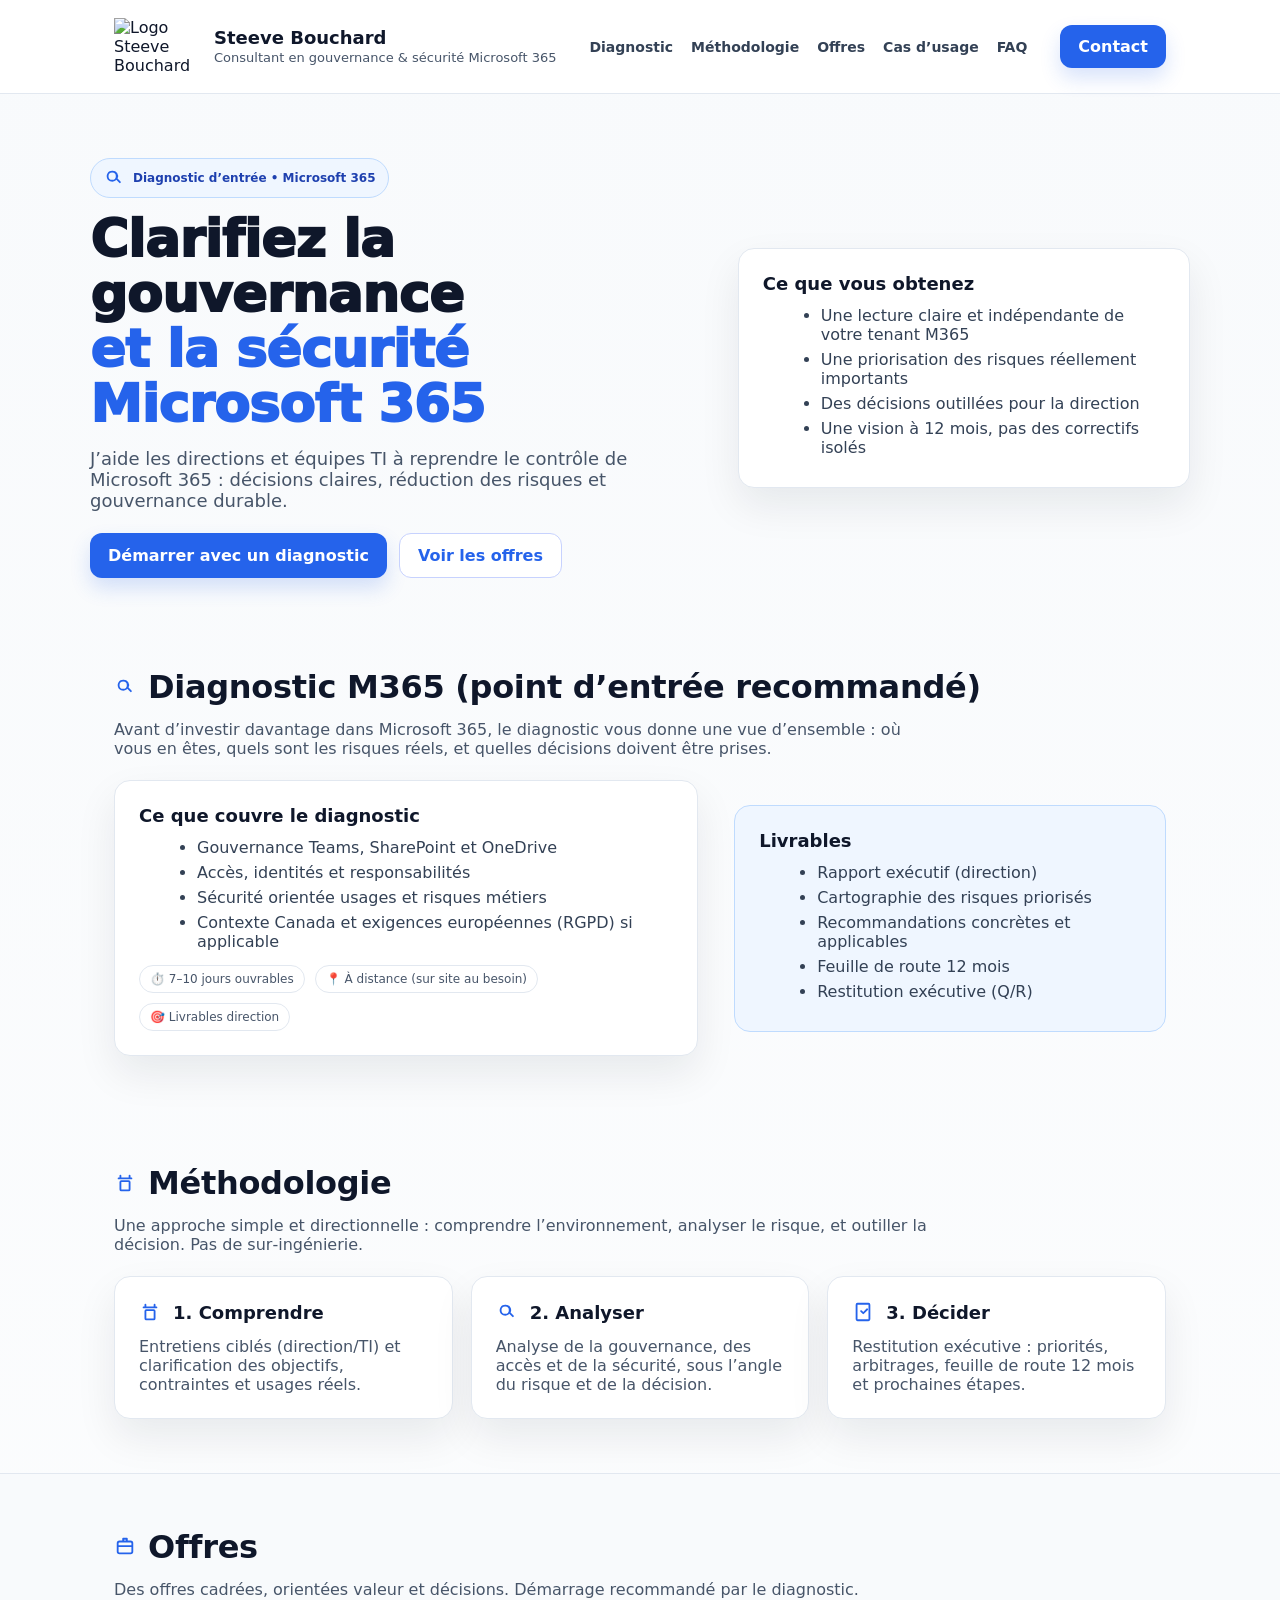
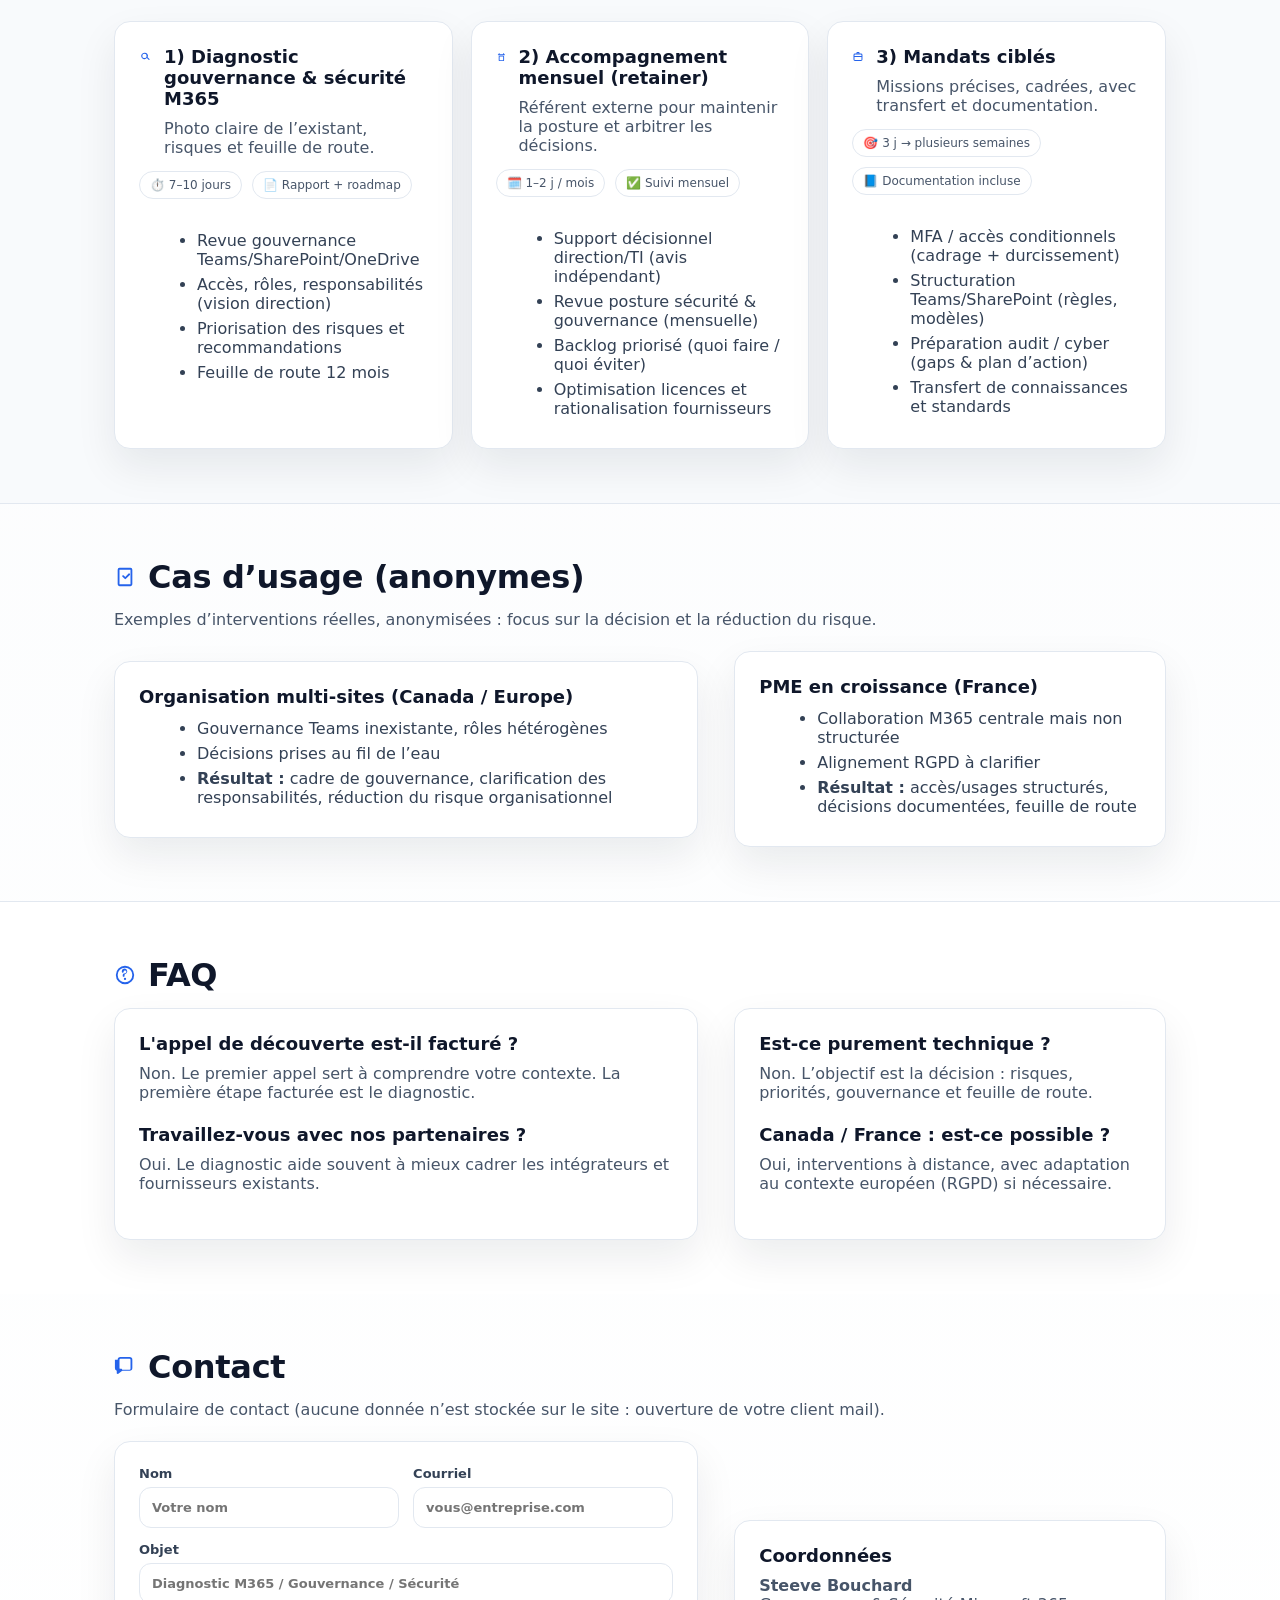
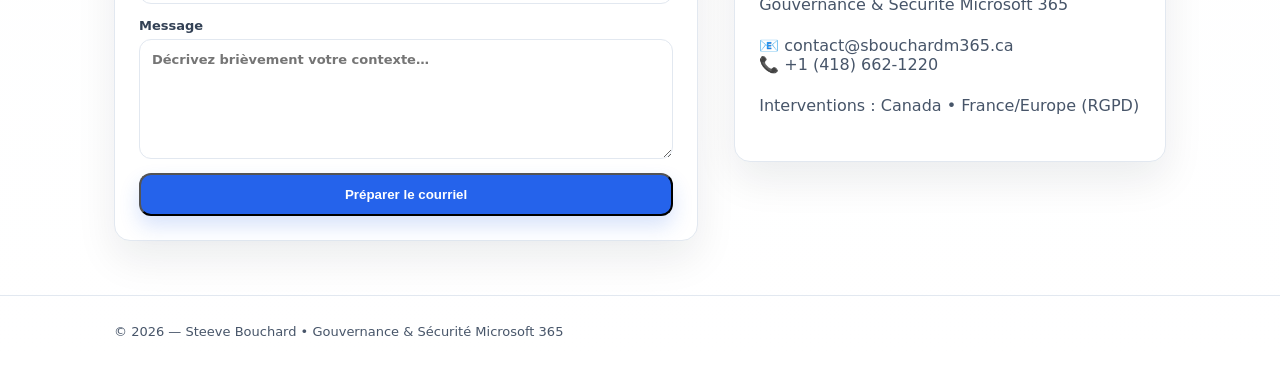
==== index.html @ 4e9dc6cd "Add files via upload" ====
<!doctype html>
<html lang="fr">
<head>
  <meta charset="utf-8" />
  <meta name="viewport" content="width=device-width, initial-scale=1" />
  <title>Steeve Bouchard — Gouvernance & Sécurité Microsoft 365</title>
  <meta name="description" content="Consultant en gouvernance et sécurité Microsoft 365 — diagnostic, accompagnement et mandats ciblés." />
  <style>
    :root{
      --bg:#f8fafc; --surface:#ffffff; --muted:#475569; --text:#0f172a;
      --border:#e2e8f0; --blue:#2563eb; --blue2:#1d4ed8; --blueSoft:#eff6ff;
      --shadow:0 18px 40px rgba(15,23,42,.08);
      --radius:16px;
    }
    *{box-sizing:border-box}
    body{margin:0;font-family:system-ui,-apple-system,Segoe UI,Roboto,Arial;background:linear-gradient(180deg,var(--bg),#fff);color:var(--text)}
    a{color:inherit;text-decoration:none}
    .container{max-width:1100px;margin:0 auto;padding:0 24px}

    header{position:sticky;top:0;z-index:50;background:rgba(255,255,255,.92);backdrop-filter:saturate(180%) blur(10px);border-bottom:1px solid var(--border)}
    header .bar{display:flex;align-items:center;justify-content:space-between;padding:18px 0;gap:14px}
    .brand{display:flex;align-items:center;gap:14px}
    .brand img{width:86px;height:auto}
    .brand .name{font-weight:900;font-size:18px;line-height:1.1}
    .brand .tag{color:var(--muted);font-size:13px;margin-top:3px}
    nav.links{display:flex;gap:18px;align-items:center;flex-wrap:wrap;justify-content:flex-end}
    nav.links a{color:#334155;font-weight:700;font-size:14px}
    nav.links a:hover{color:#0f172a}
    .btn{display:inline-flex;align-items:center;justify-content:center;gap:10px;background:var(--blue);color:#fff;border-radius:12px;padding:12px 18px;font-weight:800;box-shadow:0 10px 20px rgba(37,99,235,.18)}
    .btn:hover{background:var(--blue2)}
    .btn.secondary{background:#fff;color:var(--blue);border:1px solid #c7d2fe;box-shadow:none}
    .btn.secondary:hover{background:var(--blueSoft)}

    .hero{padding:64px 0 36px}
    .grid2{display:grid;grid-template-columns:1.15fr .85fr;gap:36px;align-items:center}
    h1{font-size:52px;line-height:1.06;margin:0 0 16px;font-weight:950;letter-spacing:-.6px}
    .lead{font-size:18px;color:var(--muted);margin:0 0 22px;max-width:52ch}
    .pill{display:inline-flex;align-items:center;gap:8px;background:var(--blueSoft);color:#1e40af;border:1px solid #bfdbfe;border-radius:999px;padding:8px 12px;font-weight:900;font-size:12px;margin-bottom:14px}

    .card{background:var(--surface);border:1px solid var(--border);border-radius:var(--radius);padding:24px;box-shadow:var(--shadow)}
    .card.soft{background:var(--blueSoft);border-color:#bfdbfe;box-shadow:none}
    .card h3{margin:0 0 10px;font-size:18px}
    ul{margin:12px 0 0 18px;color:#334155}
    li{margin:6px 0}

    section{padding:54px 0}
    .section-title{display:flex;align-items:center;gap:12px;margin:0 0 14px}
    .section-title h2{margin:0;font-size:32px;letter-spacing:-.3px}
    .icon{width:22px;height:22px;fill:var(--blue)}
    .sub{margin:0 0 22px;color:var(--muted);max-width:80ch}

    .grid3{display:grid;grid-template-columns:repeat(3,1fr);gap:18px}
    .offer{display:flex;flex-direction:column;gap:14px}
    .offer .top{display:flex;align-items:flex-start;gap:12px}
    .offer p{margin:0;color:var(--muted)}
    .meta{display:flex;gap:10px;flex-wrap:wrap;color:#475569;font-size:12px}
    .badge{display:inline-flex;align-items:center;gap:6px;border:1px solid var(--border);border-radius:999px;padding:6px 10px;background:#fff}

    form{display:grid;gap:14px}
    label{display:grid;gap:6px;font-weight:800;font-size:13px;color:#334155}
    input, textarea{font:inherit;padding:12px 12px;border-radius:12px;border:1px solid var(--border);background:#fff}
    input:focus, textarea:focus{outline:3px solid rgba(37,99,235,.15);border-color:#93c5fd}
    textarea{min-height:120px;resize:vertical}
    .form-row{display:grid;grid-template-columns:1fr 1fr;gap:14px}
    .hint{font-size:12px;color:var(--muted);margin:0}
    .success{display:none;margin-top:10px;background:#ecfdf5;border:1px solid #a7f3d0;color:#065f46;border-radius:12px;padding:10px 12px;font-weight:800}

    footer{padding:28px 0;border-top:1px solid var(--border);color:var(--muted);font-size:13px}

    @media (max-width: 900px){
      .grid2{grid-template-columns:1fr}
      h1{font-size:40px}
      .grid3{grid-template-columns:1fr}
      .form-row{grid-template-columns:1fr}
      nav.links{display:none}
    }
  </style>
</head>
<body>

<header>
  <div class="container">
    <div class="bar">
      <a class="brand" href="#top">
        <img src="assets/steeve_bouchard_logo_final.png" alt="Logo Steeve Bouchard" />
        <div>
          <div class="name">Steeve Bouchard</div>
          <div class="tag">Consultant en gouvernance & sécurité Microsoft 365</div>
        </div>
      </a>
      <nav class="links" aria-label="Navigation">
        <a href="#diagnostic">Diagnostic</a>
        <a href="#methodologie">Méthodologie</a>
        <a href="#offres">Offres</a>
        <a href="#cas">Cas d’usage</a>
        <a href="#faq">FAQ</a>
      </nav>
      <a class="btn" href="#contact">Contact</a>
    </div>
  </div>
</header>

<main>
  <div id="top" class="container hero">
    <div class="grid2">
      <div>
        <div class="pill"><svg class='icon' viewBox='0 0 24 24' aria-hidden='true'><path d='M10 4a6 6 0 104.472 10.03l3.249 3.25a1 1 0 001.414-1.415l-3.25-3.249A6 6 0 0010 4zm0 2a4 4 0 110 8 4 4 0 010-8z'/></svg> Diagnostic d’entrée • Microsoft 365</div>
        <h1>Clarifiez la gouvernance<br><span style="color:var(--blue)">et la sécurité Microsoft 365</span></h1>
        <p class="lead">J’aide les directions et équipes TI à reprendre le contrôle de Microsoft 365 : décisions claires, réduction des risques et gouvernance durable.</p>
        <div style="display:flex;gap:12px;flex-wrap:wrap">
          <a class="btn" href="#diagnostic">Démarrer avec un diagnostic</a>
          <a class="btn secondary" href="#offres">Voir les offres</a>
        </div>
      </div>
      <div class="card">
        <h3>Ce que vous obtenez</h3>
        <ul>
          <li>Une lecture claire et indépendante de votre tenant M365</li>
          <li>Une priorisation des risques réellement importants</li>
          <li>Des décisions outillées pour la direction</li>
          <li>Une vision à 12 mois, pas des correctifs isolés</li>
        </ul>
      </div>
    </div>
  </div>

  <section id="diagnostic">
    <div class="container">
      <div class="section-title"><svg class='icon' viewBox='0 0 24 24' aria-hidden='true'><path d='M10 4a6 6 0 104.472 10.03l3.249 3.25a1 1 0 001.414-1.415l-3.25-3.249A6 6 0 0010 4zm0 2a4 4 0 110 8 4 4 0 010-8z'/></svg><h2>Diagnostic M365 (point d’entrée recommandé)</h2></div>
      <p class="sub">Avant d’investir davantage dans Microsoft 365, le diagnostic vous donne une vue d’ensemble : où vous en êtes, quels sont les risques réels, et quelles décisions doivent être prises.</p>
      <div class="grid2">
        <div class="card">
          <h3>Ce que couvre le diagnostic</h3>
          <ul>
            <li>Gouvernance Teams, SharePoint et OneDrive</li>
            <li>Accès, identités et responsabilités</li>
            <li>Sécurité orientée usages et risques métiers</li>
            <li>Contexte Canada et exigences européennes (RGPD) si applicable</li>
          </ul>
          <div class="meta" style="margin-top:14px">
            <span class="badge">⏱️ 7–10 jours ouvrables</span>
            <span class="badge">📍 À distance (sur site au besoin)</span>
            <span class="badge">🎯 Livrables direction</span>
          </div>
        </div>
        <div class="card soft">
          <h3>Livrables</h3>
          <ul>
            <li>Rapport exécutif (direction)</li>
            <li>Cartographie des risques priorisés</li>
            <li>Recommandations concrètes et applicables</li>
            <li>Feuille de route 12 mois</li>
            <li>Restitution exécutive (Q/R)</li>
          </ul>
        </div>
      </div>
    </div>
  </section>

  <section id="methodologie">
    <div class="container">
      <div class="section-title"><svg class='icon' viewBox='0 0 24 24' aria-hidden='true'><path d='M7 3a1 1 0 011 1v2h8V4a1 1 0 112 0v2h1a1 1 0 110 2H5a1 1 0 110-2h1V4a1 1 0 011-1zm-1 8a2 2 0 012-2h8a2 2 0 012 2v8a2 2 0 01-2 2H8a2 2 0 01-2-2v-8zm2 0v8h8v-8H8z'/></svg><h2>Méthodologie</h2></div>
      <p class="sub">Une approche simple et directionnelle : comprendre l’environnement, analyser le risque, et outiller la décision. Pas de sur‑ingénierie.</p>
      <div class="grid3">
        <div class="card">
          <div class="section-title"><svg class='icon' viewBox='0 0 24 24' aria-hidden='true'><path d='M7 3a1 1 0 011 1v2h8V4a1 1 0 112 0v2h1a1 1 0 110 2H5a1 1 0 110-2h1V4a1 1 0 011-1zm-1 8a2 2 0 012-2h8a2 2 0 012 2v8a2 2 0 01-2 2H8a2 2 0 01-2-2v-8zm2 0v8h8v-8H8z'/></svg><h3 style="margin:0">1. Comprendre</h3></div>
          <p style="margin:0;color:var(--muted)">Entretiens ciblés (direction/TI) et clarification des objectifs, contraintes et usages réels.</p>
        </div>
        <div class="card">
          <div class="section-title"><svg class='icon' viewBox='0 0 24 24' aria-hidden='true'><path d='M10 4a6 6 0 104.472 10.03l3.249 3.25a1 1 0 001.414-1.415l-3.25-3.249A6 6 0 0010 4zm0 2a4 4 0 110 8 4 4 0 010-8z'/></svg><h3 style="margin:0">2. Analyser</h3></div>
          <p style="margin:0;color:var(--muted)">Analyse de la gouvernance, des accès et de la sécurité, sous l’angle du risque et de la décision.</p>
        </div>
        <div class="card">
          <div class="section-title"><svg class='icon' viewBox='0 0 24 24' aria-hidden='true'><path d='M9 11a1 1 0 011.707-.707l1.586 1.586 3.586-3.586A1 1 0 0117.293 9.7l-4.293 4.293a1 1 0 01-1.414 0L9 11.414A1 1 0 019 11z'/><path d='M6 2h12a2 2 0 012 2v16a2 2 0 01-2 2H6a2 2 0 01-2-2V4a2 2 0 012-2zm0 2v16h12V4H6z'/></svg><h3 style="margin:0">3. Décider</h3></div>
          <p style="margin:0;color:var(--muted)">Restitution exécutive : priorités, arbitrages, feuille de route 12 mois et prochaines étapes.</p>
        </div>
      </div>
    </div>
  </section>

  <section id="offres" style="background:#f8fafc;border-top:1px solid var(--border);border-bottom:1px solid var(--border)">
    <div class="container">
      <div class="section-title"><svg class='icon' viewBox='0 0 24 24' aria-hidden='true'><path d='M10 2a1 1 0 00-1 1v2H6a3 3 0 00-3 3v9a3 3 0 003 3h12a3 3 0 003-3V8a3 3 0 00-3-3h-3V3a1 1 0 00-1-1h-4zm1 3V4h2v1h-2zM6 7h12a1 1 0 011 1v2H5V8a1 1 0 011-1zm13 5v5a1 1 0 01-1 1H6a1 1 0 01-1-1v-5h14z'/></svg><h2>Offres</h2></div>
      <p class="sub">Des offres cadrées, orientées valeur et décisions. Démarrage recommandé par le diagnostic.</p>
      <div class="grid3">
        <div class="card offer">
          <div class="top"><svg class='icon' viewBox='0 0 24 24' aria-hidden='true'><path d='M10 4a6 6 0 104.472 10.03l3.249 3.25a1 1 0 001.414-1.415l-3.25-3.249A6 6 0 0010 4zm0 2a4 4 0 110 8 4 4 0 010-8z'/></svg><div><h3>1) Diagnostic gouvernance & sécurité M365</h3><p>Photo claire de l’existant, risques et feuille de route.</p></div></div>
          <div class="meta"><span class="badge">⏱️ 7–10 jours</span><span class="badge">📄 Rapport + roadmap</span></div>
          <ul>
            <li>Revue gouvernance Teams/SharePoint/OneDrive</li>
            <li>Accès, rôles, responsabilités (vision direction)</li>
            <li>Priorisation des risques et recommandations</li>
            <li>Feuille de route 12 mois</li>
          </ul>
        </div>
        <div class="card offer">
          <div class="top"><svg class='icon' viewBox='0 0 24 24' aria-hidden='true'><path d='M7 3a1 1 0 011 1v2h8V4a1 1 0 112 0v2h1a1 1 0 110 2H5a1 1 0 110-2h1V4a1 1 0 011-1zm-1 8a2 2 0 012-2h8a2 2 0 012 2v8a2 2 0 01-2 2H8a2 2 0 01-2-2v-8zm2 0v8h8v-8H8z'/></svg><div><h3>2) Accompagnement mensuel (retainer)</h3><p>Référent externe pour maintenir la posture et arbitrer les décisions.</p></div></div>
          <div class="meta"><span class="badge">🗓️ 1–2 j / mois</span><span class="badge">✅ Suivi mensuel</span></div>
          <ul>
            <li>Support décisionnel direction/TI (avis indépendant)</li>
            <li>Revue posture sécurité & gouvernance (mensuelle)</li>
            <li>Backlog priorisé (quoi faire / quoi éviter)</li>
            <li>Optimisation licences et rationalisation fournisseurs</li>
          </ul>
        </div>
        <div class="card offer">
          <div class="top"><svg class='icon' viewBox='0 0 24 24' aria-hidden='true'><path d='M10 2a1 1 0 00-1 1v2H6a3 3 0 00-3 3v9a3 3 0 003 3h12a3 3 0 003-3V8a3 3 0 00-3-3h-3V3a1 1 0 00-1-1h-4zm1 3V4h2v1h-2zM6 7h12a1 1 0 011 1v2H5V8a1 1 0 011-1zm13 5v5a1 1 0 01-1 1H6a1 1 0 01-1-1v-5h14z'/></svg><div><h3>3) Mandats ciblés</h3><p>Missions précises, cadrées, avec transfert et documentation.</p></div></div>
          <div class="meta"><span class="badge">🎯 3 j → plusieurs semaines</span><span class="badge">📘 Documentation incluse</span></div>
          <ul>
            <li>MFA / accès conditionnels (cadrage + durcissement)</li>
            <li>Structuration Teams/SharePoint (règles, modèles)</li>
            <li>Préparation audit / cyber (gaps & plan d’action)</li>
            <li>Transfert de connaissances et standards</li>
          </ul>
        </div>
      </div>
    </div>
  </section>

  <section id="cas">
    <div class="container">
      <div class="section-title"><svg class='icon' viewBox='0 0 24 24' aria-hidden='true'><path d='M9 11a1 1 0 011.707-.707l1.586 1.586 3.586-3.586A1 1 0 0117.293 9.7l-4.293 4.293a1 1 0 01-1.414 0L9 11.414A1 1 0 019 11z'/><path d='M6 2h12a2 2 0 012 2v16a2 2 0 01-2 2H6a2 2 0 01-2-2V4a2 2 0 012-2zm0 2v16h12V4H6z'/></svg><h2>Cas d’usage (anonymes)</h2></div>
      <p class="sub">Exemples d’interventions réelles, anonymisées : focus sur la décision et la réduction du risque.</p>
      <div class="grid2">
        <div class="card">
          <h3>Organisation multi‑sites (Canada / Europe)</h3>
          <ul>
            <li>Gouvernance Teams inexistante, rôles hétérogènes</li>
            <li>Décisions prises au fil de l’eau</li>
            <li><strong>Résultat :</strong> cadre de gouvernance, clarification des responsabilités, réduction du risque organisationnel</li>
          </ul>
        </div>
        <div class="card">
          <h3>PME en croissance (France)</h3>
          <ul>
            <li>Collaboration M365 centrale mais non structurée</li>
            <li>Alignement RGPD à clarifier</li>
            <li><strong>Résultat :</strong> accès/usages structurés, décisions documentées, feuille de route</li>
          </ul>
        </div>
      </div>
    </div>
  </section>

  <section id="faq" style="background:#fff;border-top:1px solid var(--border)">
    <div class="container">
      <div class="section-title"><svg class='icon' viewBox='0 0 24 24' aria-hidden='true'><path d='M12 2a10 10 0 100 20 10 10 0 000-20zm0 18a8 8 0 110-16 8 8 0 010 16zm0-5a1.25 1.25 0 100 2.5A1.25 1.25 0 0012 15zm0-10a3.5 3.5 0 00-3.5 3.5 1 1 0 102 0A1.5 1.5 0 1112 10c-1.6 0-2.5.9-2.5 2.2V13a1 1 0 102 0v-.8c0-.6.2-.8.5-1 .9-.5 2.5-1.4 2.5-3.2A3.5 3.5 0 0012 5z'/></svg><h2>FAQ</h2></div>
      <div class="grid2">
        <div class="card">
          <h3>L'appel de découverte est-il facturé ?</h3>
          <p class="sub">Non. Le premier appel sert à comprendre votre contexte. La première étape facturée est le diagnostic.</p>
          <h3 style="margin-top:16px">Travaillez-vous avec nos partenaires ?</h3>
          <p class="sub">Oui. Le diagnostic aide souvent à mieux cadrer les intégrateurs et fournisseurs existants.</p>
        </div>
        <div class="card">
          <h3>Est-ce purement technique ?</h3>
          <p class="sub">Non. L’objectif est la décision : risques, priorités, gouvernance et feuille de route.</p>
          <h3 style="margin-top:16px">Canada / France : est-ce possible ?</h3>
          <p class="sub">Oui, interventions à distance, avec adaptation au contexte européen (RGPD) si nécessaire.</p>
        </div>
      </div>
    </div>
  </section>

  <section id="contact">
    <div class="container">
      <div class="section-title"><svg class='icon' viewBox='0 0 24 24' aria-hidden='true'><path d='M4 4a3 3 0 013-3h10a3 3 0 013 3v9a3 3 0 01-3 3H9l-4.3 3.23A1 1 0 013 18.7V16a3 3 0 01-2-3V4zm3-1a1 1 0 00-1 1v9a1 1 0 001 1h1a1 1 0 011 1v1.7L8.9 15.2A1 1 0 019.5 15H17a1 1 0 001-1V4a1 1 0 00-1-1H7z'/></svg><h2>Contact</h2></div>
      <p class="sub">Formulaire de contact (aucune donnée n’est stockée sur le site : ouverture de votre client mail).</p>
      <div class="grid2">
        <div class="card">
          <form id="contactForm">
            <div class="form-row">
              <label>Nom
                <input name="name" required placeholder="Votre nom" />
              </label>
              <label>Courriel
                <input name="email" type="email" required placeholder="vous@entreprise.com" />
              </label>
            </div>
            <label>Objet
              <input name="subject" placeholder="Diagnostic M365 / Gouvernance / Sécurité" />
            </label>
            <label>Message
              <textarea name="message" required placeholder="Décrivez brièvement votre contexte…"></textarea>
            </label>
            <button class="btn" type="submit">Préparer le courriel</button>
            <div class="success" id="success">✓ Votre client mail va s’ouvrir avec le message prérempli.</div>
          </form>
        </div>
        <div class="card">
          <h3>Coordonnées</h3>
          <p class="sub"><strong>Steeve Bouchard</strong><br>Gouvernance & Sécurité Microsoft 365</p>
          <p class="sub">📧 <a href="mailto:contact@sbouchardm365.ca">contact@sbouchardm365.ca</a><br>📞 +1 (418) 662-1220</p>
          <p class="sub">Interventions : Canada • France/Europe (RGPD)</p>
        </div>
      </div>
    </div>
  </section>
</main>

<footer>
  <div class="container">© 2026 — Steeve Bouchard • Gouvernance & Sécurité Microsoft 365</div>
</footer>

<script>
(function(){
  const form = document.getElementById('contactForm');
  if(!form) return;
  form.addEventListener('submit', function(e){
    e.preventDefault();
    const fd = new FormData(form);
    const name = String(fd.get('name')||'').trim();
    const email = String(fd.get('email')||'').trim();
    const subject = String(fd.get('subject')||'Demande – Gouvernance & Sécurité Microsoft 365').trim();
    const message = String(fd.get('message')||'').trim();
    const to = 'contact@sbouchardm365.ca';
    const body = "Bonjour,

Je me présente : " + name + ".
Mon courriel : " + email + ".

Contexte / besoin :
" + message + "

Merci,";
    const url = 'mailto:' + encodeURIComponent(to) + '?subject=' + encodeURIComponent(subject) + '&body=' + encodeURIComponent(body);
    const ok = document.getElementById('success');
    if(ok) ok.style.display = 'block';
    window.location.href = url;
  });
})();
</script>

</body>
</html>
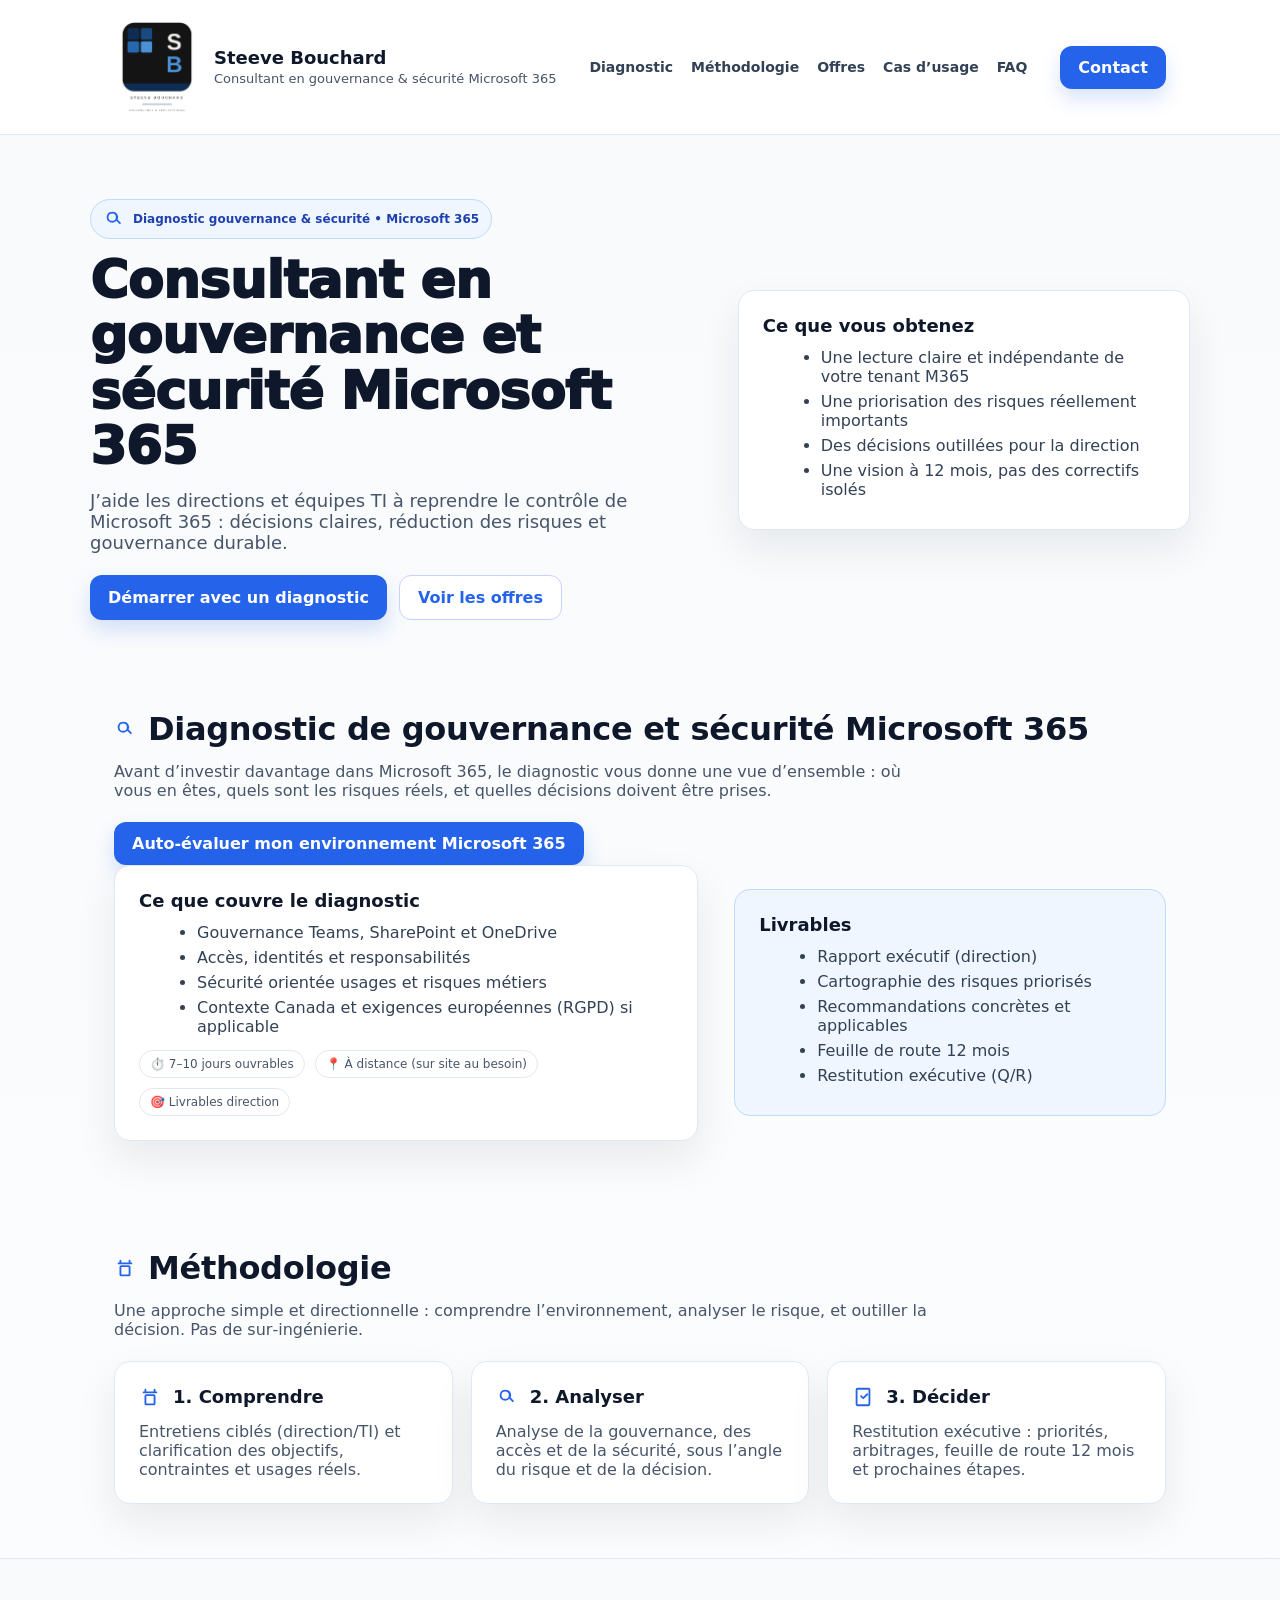
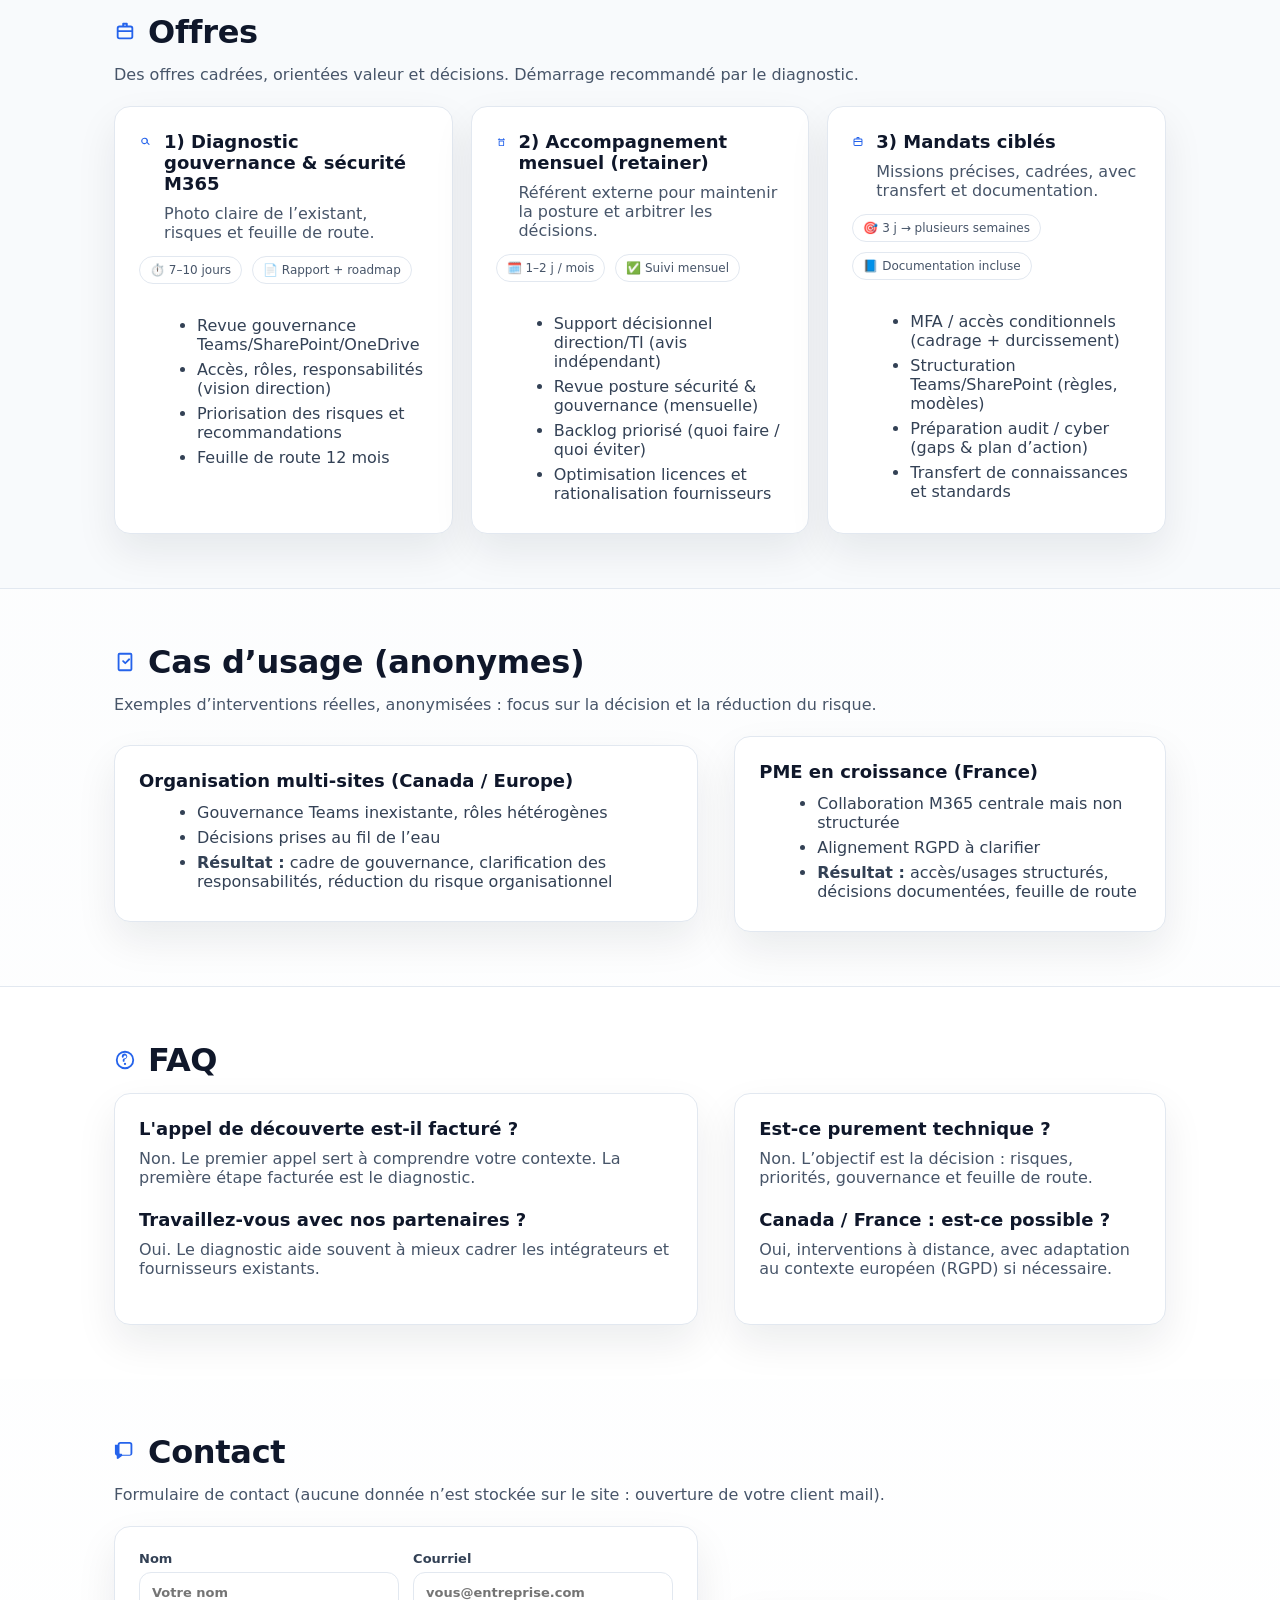
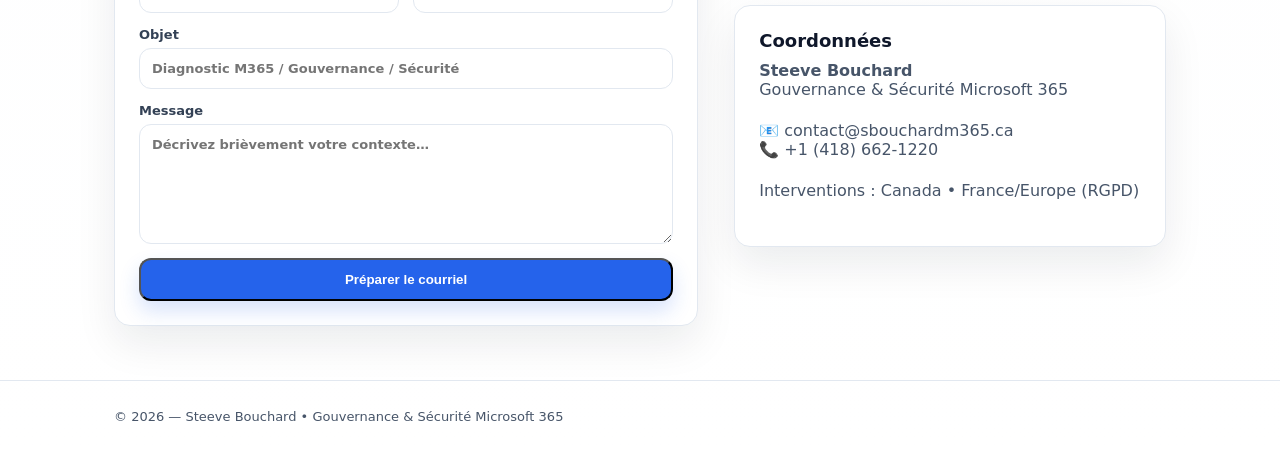
==== commit d3f5d511: "Change index.html" ====
--- a/index.html
+++ b/index.html
@@ -1,10 +1,72 @@
 <!doctype html>
-<html lang="fr">
+<html lang="fr-CA">
+<!-- Schema ProfessionalService + Person -->
+<script type="application/ld+json">
+{
+  "@context": "https://schema.org",
+  "@type": "ProfessionalService",
+  "name": "SBouchard M365",
+  "url": "https://sbouchardm365.ca",
+  "logo": "https://sbouchardm365.ca/assets/steeve_bouchard_logo_final.png",
+  "description": "Conseil en gouvernance et sécurité Microsoft 365 pour PME et organisations.",
+  "areaServed": { "@type": "AdministrativeArea", "name": "Québec" },
+  "provider": {
+    "@type": "Person",
+    "name": "Steeve Bouchard",
+    "jobTitle": "Consultant en gouvernance et sécurité Microsoft 365",
+    "email": "contact@sbouchardm365.ca",
+    "telephone": "+1-418-662-1220",
+    "url": "https://sbouchardm365.ca"
+  },
+  "serviceType": [
+    "Gouvernance Microsoft 365",
+    "Sécurité Microsoft 365",
+    "Diagnostic M365",
+    "Accompagnement direction TI"
+  ]
+}
+</script>
+
+<!-- Schema FAQ -->
+<script type="application/ld+json">
+{
+  "@context": "https://schema.org",
+  "@type": "FAQPage",
+  "mainEntity": [
+    {
+      "@type": "Question",
+      "name": "Est-ce que le diagnostic Microsoft 365 est obligatoire avant un mandat ?",
+      "acceptedAnswer": {
+        "@type": "Answer",
+        "text": "Oui. Le diagnostic constitue le point d’entrée recommandé afin d’évaluer la gouvernance, la sécurité et les risques avant toute intervention."
+      }
+    },
+    {
+      "@type": "Question",
+      "name": "Travaillez-vous avec nos intégrateurs ou partenaires Microsoft existants ?",
+      "acceptedAnswer": {
+        "@type": "Answer",
+        "text": "Oui. Le diagnostic permet de mieux cadrer le travail des intégrateurs et partenaires Microsoft déjà en place."
+      }
+    },
+    {
+      "@type": "Question",
+      "name": "La gouvernance Microsoft 365 est-elle seulement une question technique ?",
+      "acceptedAnswer": {
+        "@type": "Answer",
+        "text": "Non. La gouvernance Microsoft 365 est d’abord une question de décisions, de rôles et de responsabilités."
+      }
+    }
+  ]
+}
+</script>
+
 <head>
+  <meta name="author" content="Steeve Bouchard" />
   <meta charset="utf-8" />
   <meta name="viewport" content="width=device-width, initial-scale=1" />
-  <title>Steeve Bouchard — Gouvernance & Sécurité Microsoft 365</title>
-  <meta name="description" content="Consultant en gouvernance et sécurité Microsoft 365 — diagnostic, accompagnement et mandats ciblés." />
+  <title>Consultant Microsoft 365 – Gouvernance & Sécurité | Steeve Bouchard M365</title>
+  <meta name="description" content="Consultant en gouvernance et sécurité Microsoft 365. Diagnostic, accompagnement et mandats ciblés pour PME et organisations au Québec." />
   <style>
     :root{
       --bg:#f8fafc; --surface:#ffffff; --muted:#475569; --text:#0f172a;
@@ -104,8 +166,8 @@
   <div id="top" class="container hero">
     <div class="grid2">
       <div>
-        <div class="pill"><svg class='icon' viewBox='0 0 24 24' aria-hidden='true'><path d='M10 4a6 6 0 104.472 10.03l3.249 3.25a1 1 0 001.414-1.415l-3.25-3.249A6 6 0 0010 4zm0 2a4 4 0 110 8 4 4 0 010-8z'/></svg> Diagnostic d’entrée • Microsoft 365</div>
-        <h1>Clarifiez la gouvernance<br><span style="color:var(--blue)">et la sécurité Microsoft 365</span></h1>
+        <div class="pill"><svg class='icon' viewBox='0 0 24 24' aria-hidden='true'><path d='M10 4a6 6 0 104.472 10.03l3.249 3.25a1 1 0 001.414-1.415l-3.25-3.249A6 6 0 0010 4zm0 2a4 4 0 110 8 4 4 0 010-8z'/></svg> Diagnostic gouvernance & sécurité • Microsoft 365</div>
+        <h1>Consultant en gouvernance et sécurité Microsoft 365</h1>
         <p class="lead">J’aide les directions et équipes TI à reprendre le contrôle de Microsoft 365 : décisions claires, réduction des risques et gouvernance durable.</p>
         <div style="display:flex;gap:12px;flex-wrap:wrap">
           <a class="btn" href="#diagnostic">Démarrer avec un diagnostic</a>
@@ -126,9 +188,14 @@
 
   <section id="diagnostic">
     <div class="container">
-      <div class="section-title"><svg class='icon' viewBox='0 0 24 24' aria-hidden='true'><path d='M10 4a6 6 0 104.472 10.03l3.249 3.25a1 1 0 001.414-1.415l-3.25-3.249A6 6 0 0010 4zm0 2a4 4 0 110 8 4 4 0 010-8z'/></svg><h2>Diagnostic M365 (point d’entrée recommandé)</h2></div>
+      <div class="section-title"><svg class='icon' viewBox='0 0 24 24' aria-hidden='true'><path d='M10 4a6 6 0 104.472 10.03l3.249 3.25a1 1 0 001.414-1.415l-3.25-3.249A6 6 0 0010 4zm0 2a4 4 0 110 8 4 4 0 010-8z'/></svg><h2>Diagnostic de gouvernance et sécurité Microsoft 365</h2></div>
       <p class="sub">Avant d’investir davantage dans Microsoft 365, le diagnostic vous donne une vue d’ensemble : où vous en êtes, quels sont les risques réels, et quelles décisions doivent être prises.</p>
-      <div class="grid2">
+      <!-- ✅ CTA ajouté -->
+	  <a href="/diagnostic/" class="btn primary">
+		Auto‑évaluer mon environnement Microsoft 365
+      </a>
+
+	  <div class="grid2">
         <div class="card">
           <h3>Ce que couvre le diagnostic</h3>
           <ul>
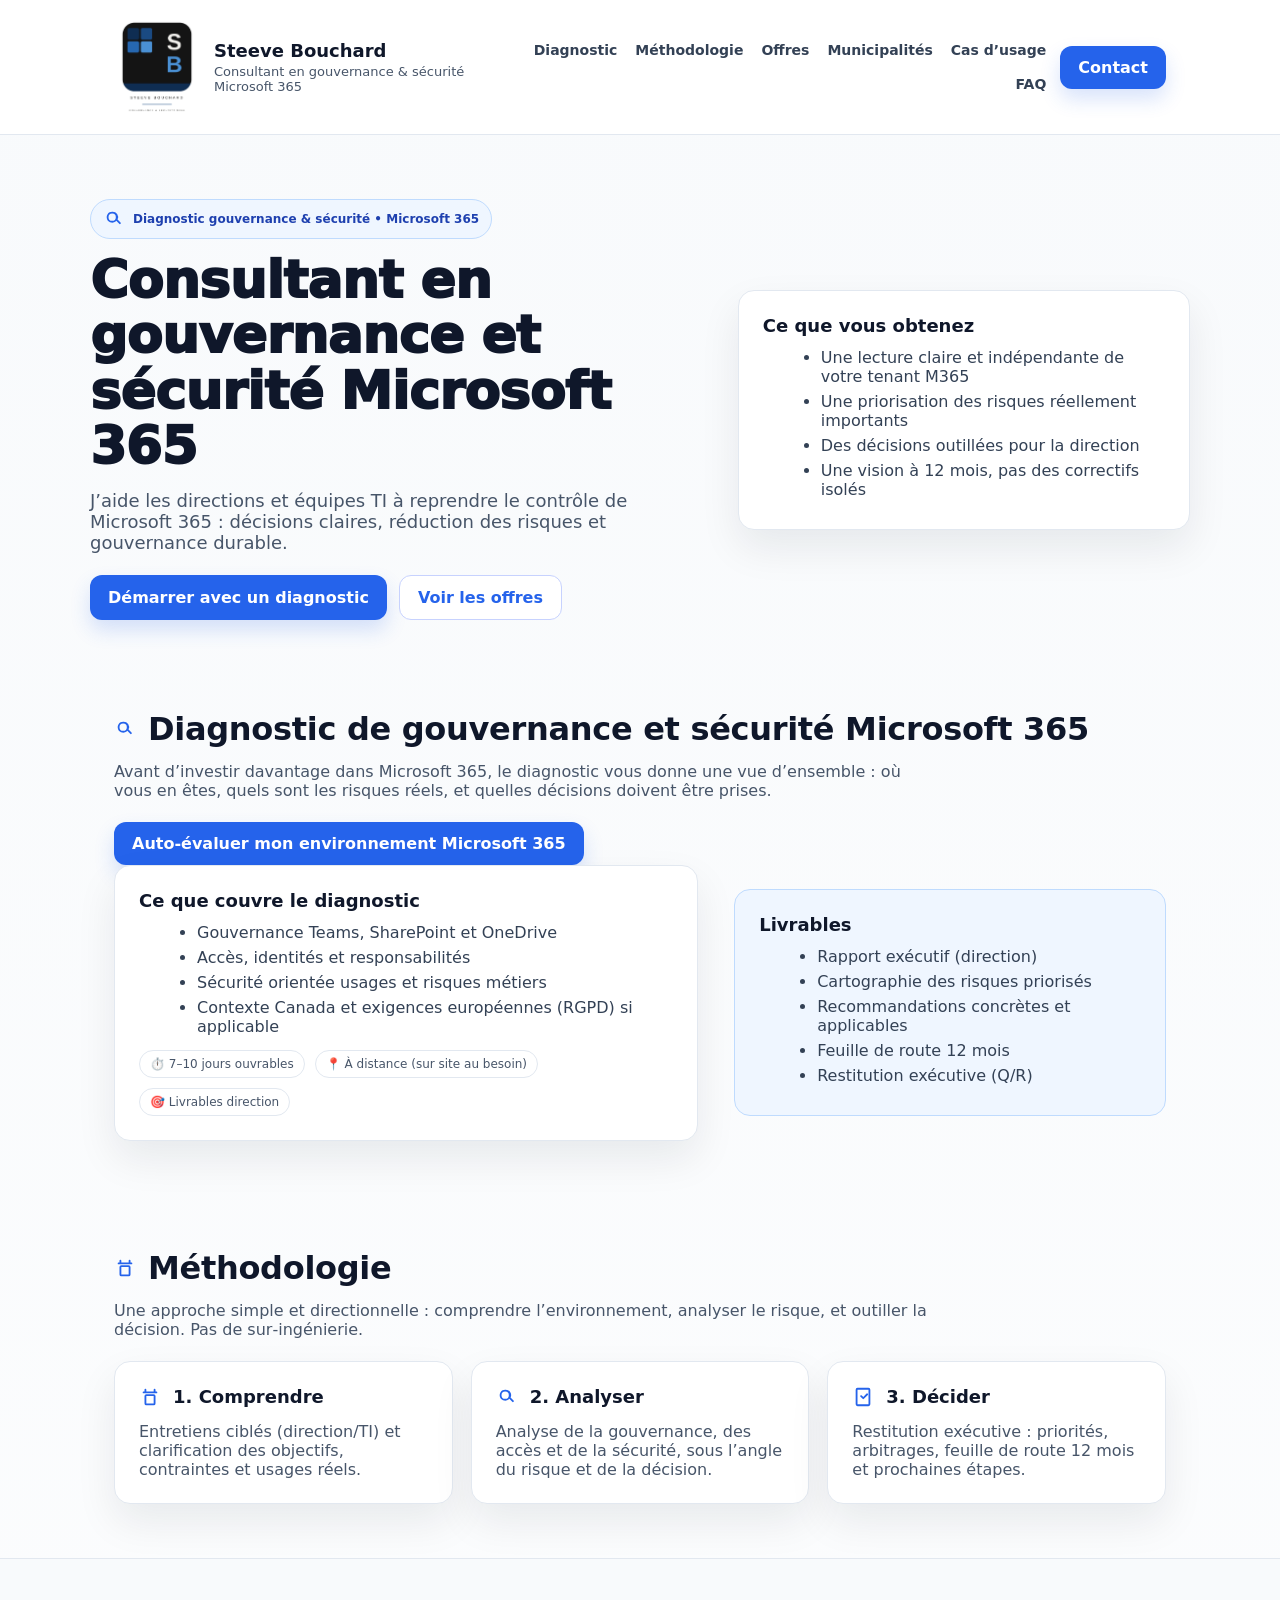
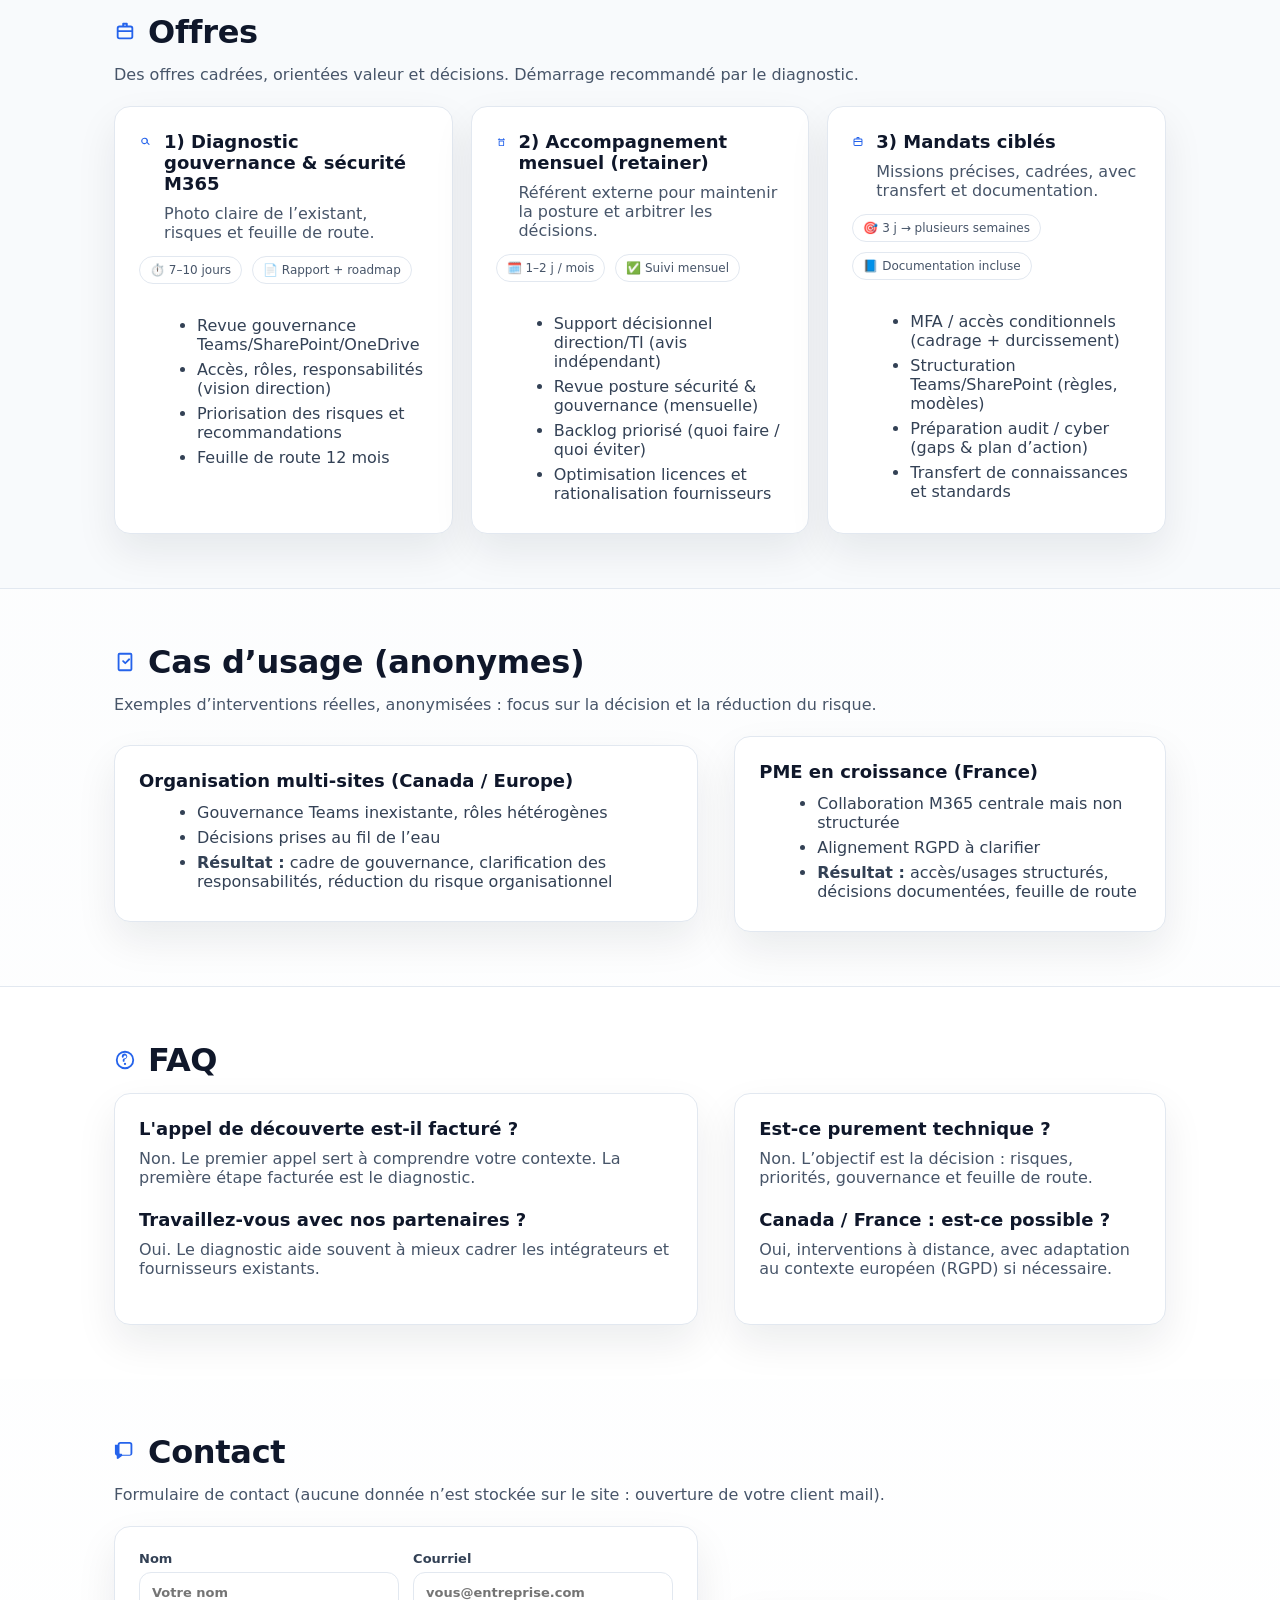
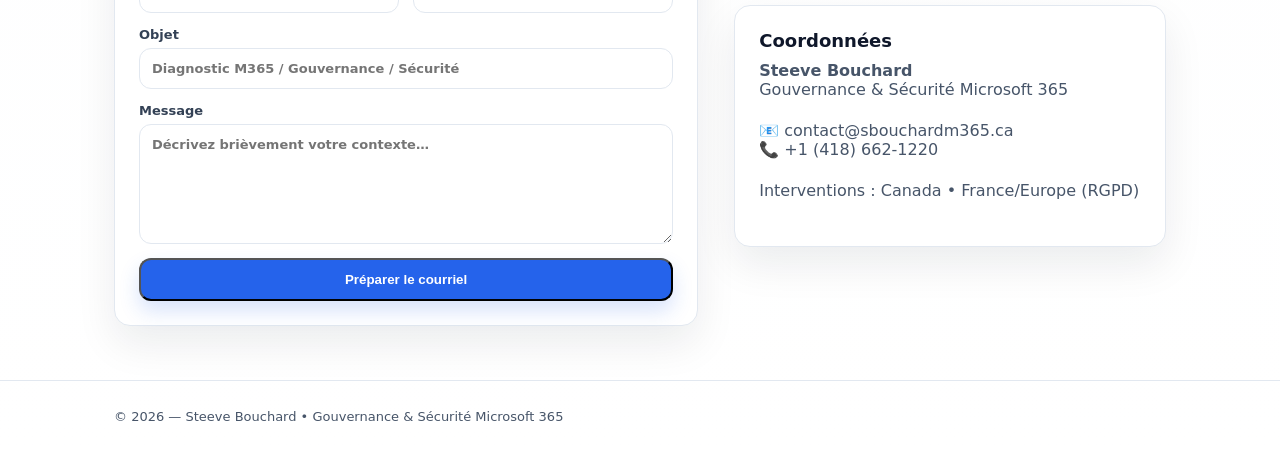
==== commit b4ef50aa: "Ajout de la section municipalités" ====
--- a/index.html
+++ b/index.html
@@ -154,6 +154,7 @@
         <a href="#diagnostic">Diagnostic</a>
         <a href="#methodologie">Méthodologie</a>
         <a href="#offres">Offres</a>
+		<a href="/municipalites.html">Municipalités</a>
         <a href="#cas">Cas d’usage</a>
         <a href="#faq">FAQ</a>
       </nav>
